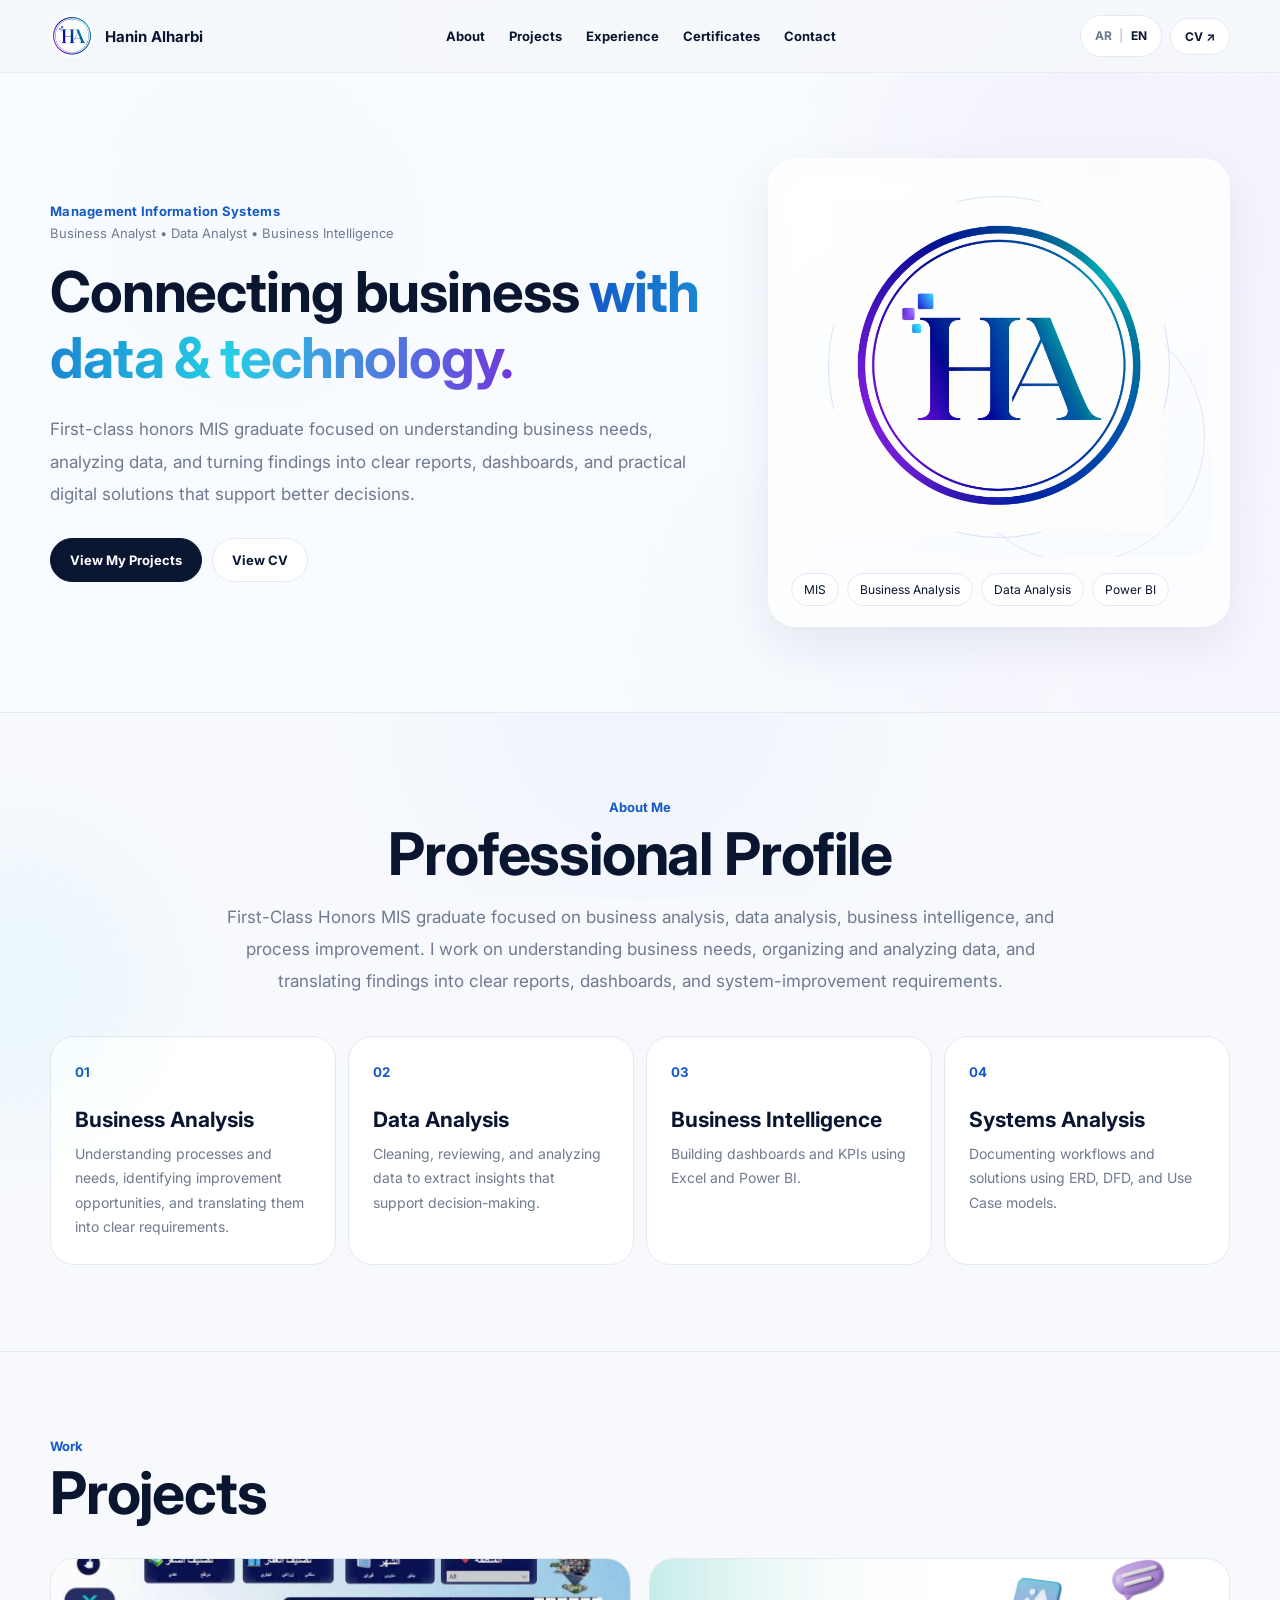
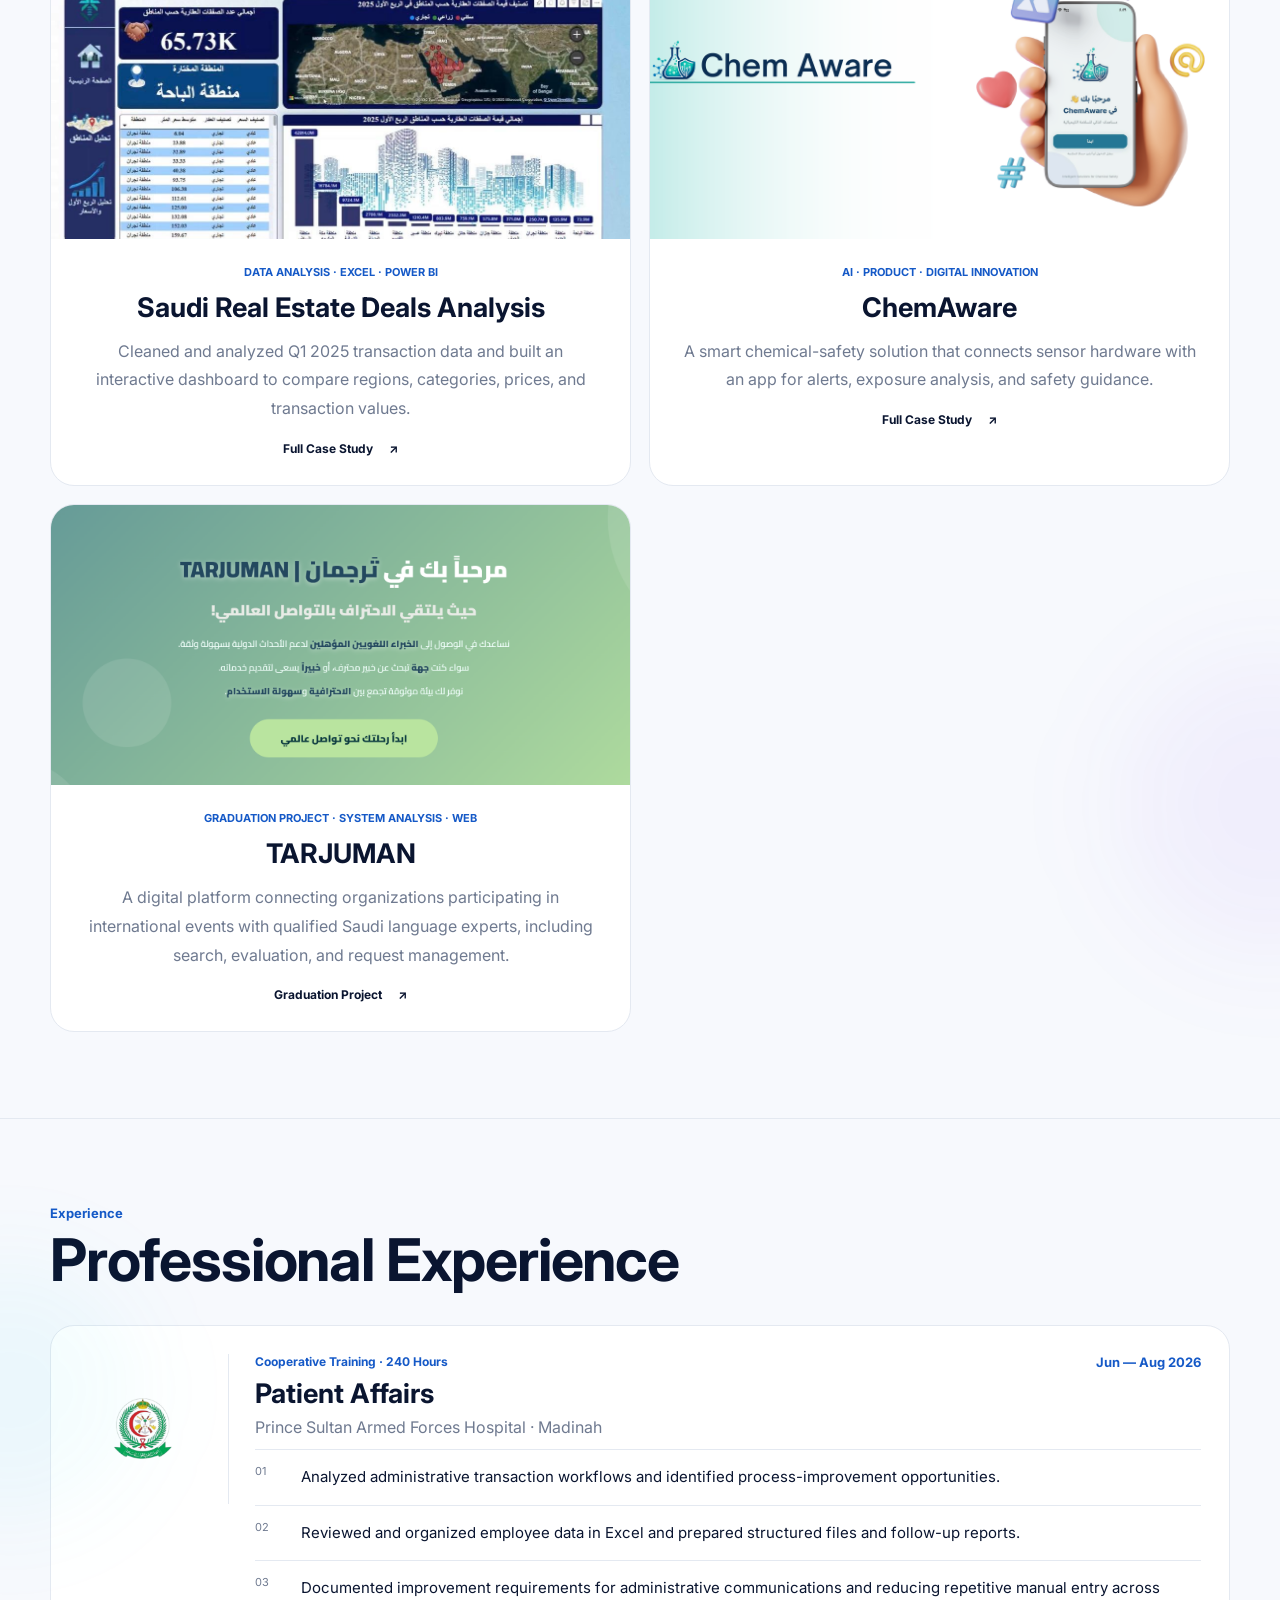
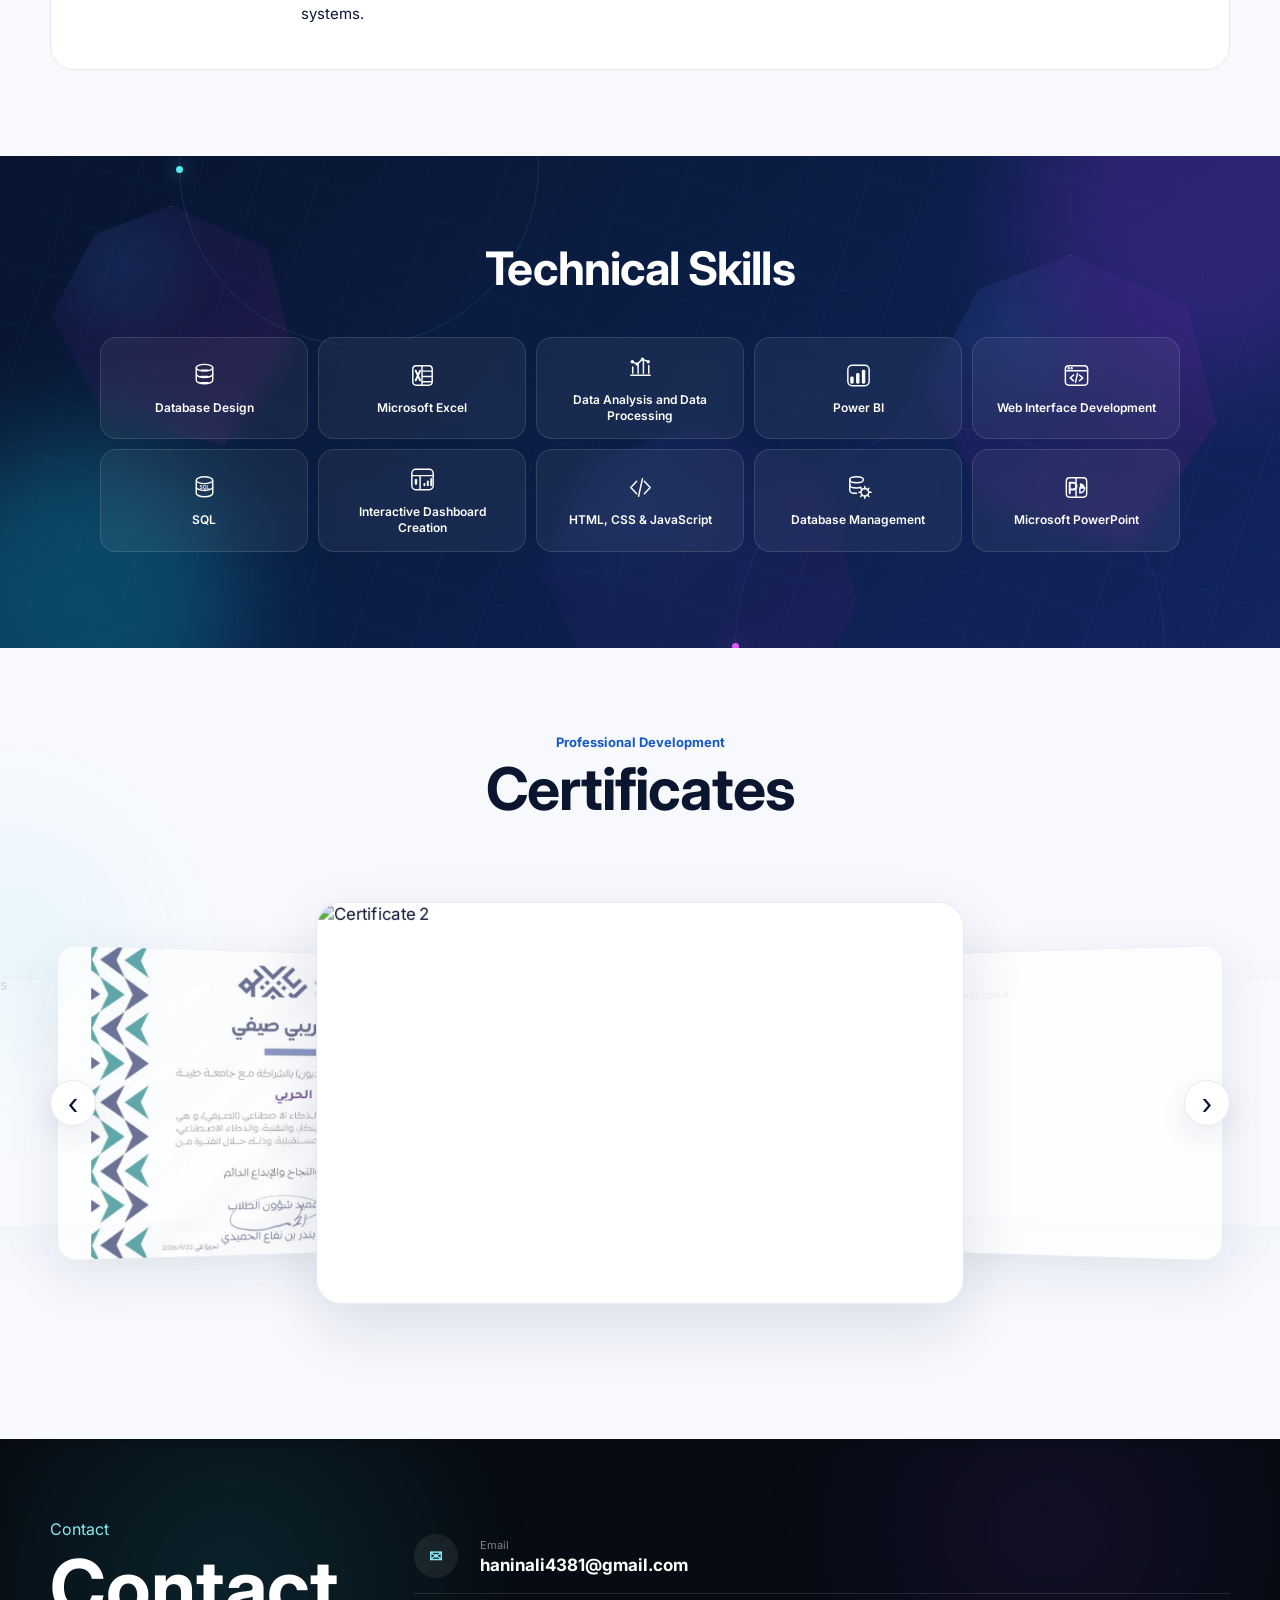
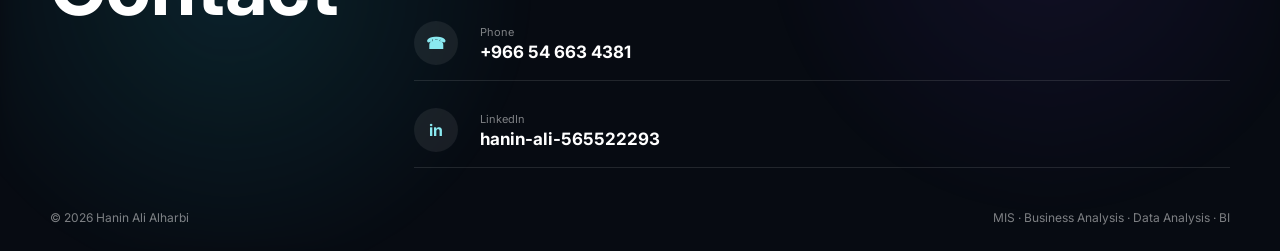
==== index-en.html @ 615075e5 "Add portfolio website" ====
<!doctype html>
<html lang="en" dir="ltr">
<head>
<meta charset="utf-8">
<meta name="viewport" content="width=device-width,initial-scale=1">
<title>Hanin Ali Alharbi | Portfolio</title>
<meta name="description" content="Hanin Ali Alharbi — MIS graduate focused on business analysis, data analysis, business intelligence, and digital solutions.">
<link rel="icon" href="assets/images/ha-logo.png" type="image/png">
<link rel="preconnect" href="https://fonts.googleapis.com">
<link rel="preconnect" href="https://fonts.gstatic.com" crossorigin>
<link rel="stylesheet" href="https://fonts.googleapis.com/css2?family=Tajawal:wght@400;500;600;700;800&family=Inter:wght@400;500;600;700&display=swap">
<meta name="theme-color" content="#0a1530">
<link rel="stylesheet" href="styles.css">
</head>
<body>
<header class="site-header">
  <div class="container nav">
    <a class="brand" href="#home"><img src="assets/images/ha-logo.png" alt="HA logo"><strong>Hanin Alharbi</strong></a>
    <nav class="nav-links">
      <a href="#about">About</a>
      <a href="#projects">Projects</a>
      <a href="#experience">Experience</a>
      <a href="#certificates">Certificates</a>
      <a href="#contact">Contact</a>
    </nav>
    <div class="nav-actions"><a class="language-switch" href="index.html" aria-label="Language switch"><span class="">AR</span><span class="sep">|</span><span class="active">EN</span></a><a class="nav-cv" href="assets/Hanin_Ali_Alharbi_CV_EN.pdf" target="_blank" rel="noopener noreferrer">CV ↗</a></div>
  </div>
</header>

<main>
<section class="hero" id="home">
  <div class="tech-mesh" aria-hidden="true"><span></span><span></span><span></span><span></span><span></span></div>
  <div class="container hero-grid">
    <div data-reveal>
      <div class="eyebrow">Management Information Systems</div>
      <div class="role-line">Business Analyst • Data Analyst • Business Intelligence</div>
      <h1 class="hero-title-inline">Connecting business <span class="accent">with data &amp; technology.</span></h1>
      <p>First-class honors MIS graduate focused on understanding business needs, analyzing data, and turning findings into clear reports, dashboards, and practical digital solutions that support better decisions.</p>
      <div class="hero-actions">
        <a class="btn primary" href="#projects">View My Projects</a>
        <a class="btn" href="assets/Hanin_Ali_Alharbi_CV_EN.pdf" target="_blank" rel="noopener noreferrer">View CV</a>
      </div>
    </div>
    <div class="hero-card" data-reveal>
      <div class="logo-stage"><img src="assets/images/ha-logo.png" alt="HA logo"></div>
      <div class="hero-tags">
        <span class="chip">MIS</span><span class="chip">Business Analysis</span><span class="chip">Data Analysis</span><span class="chip">Power BI</span>
      </div>
    </div>
  </div>
</section>

<section class="section" id="about"><div class="container"><div class="simple-section-title centered-copy" data-reveal><div class="kicker">About Me</div><h2>Professional Profile</h2><p>First-Class Honors MIS graduate focused on business analysis, data analysis, business intelligence, and process improvement. I work on understanding business needs, organizing and analyzing data, and translating findings into clear reports, dashboards, and system-improvement requirements.</p></div><div class="expertise-grid"><div class="expertise-card" data-reveal><small>01</small><h3>Business Analysis</h3><p>Understanding processes and needs, identifying improvement opportunities, and translating them into clear requirements.</p></div><div class="expertise-card" data-reveal><small>02</small><h3>Data Analysis</h3><p>Cleaning, reviewing, and analyzing data to extract insights that support decision-making.</p></div><div class="expertise-card" data-reveal><small>03</small><h3>Business Intelligence</h3><p>Building dashboards and KPIs using Excel and Power BI.</p></div><div class="expertise-card" data-reveal><small>04</small><h3>Systems Analysis</h3><p>Documenting workflows and solutions using ERD, DFD, and Use Case models.</p></div></div></div></section>

<section class="section alt" id="projects">
  <div class="container">
    <div class="simple-section-title" data-reveal><div class="kicker">Work</div><h2>Projects</h2></div><div class="projects-grid">
      <a class="project-card" href="project-real-estate-en.html" data-reveal>
        <div class="project-thumb project-video-thumb"><video autoplay muted loop playsinline preload="auto" poster="assets/images/real-estate-dashboard.png" aria-label="Saudi real estate dashboard project video"><source src="assets/videos/real-estate-dashboard.mp4" type="video/mp4"></video></div><div class="project-body"><div class="project-type">DATA ANALYSIS · EXCEL · POWER BI</div><h3>Saudi Real Estate Deals Analysis</h3><p>Cleaned and analyzed Q1 2025 transaction data and built an interactive dashboard to compare regions, categories, prices, and transaction values.</p><div class="project-meta"><span>Full Case Study</span><span>↗</span></div></div>
      </a>
      <a class="project-card" href="project-chemaware-en.html" data-reveal>
        <div class="project-thumb"><img loading="lazy" decoding="async" src="assets/images/chemaware/cover.png" alt="ChemAware project"></div>
        <div class="project-body"><div class="project-type">AI · PRODUCT · DIGITAL INNOVATION</div><h3>ChemAware</h3><p>A smart chemical-safety solution that connects sensor hardware with an app for alerts, exposure analysis, and safety guidance.</p><div class="project-meta"><span>Full Case Study</span><span>↗</span></div></div>
      </a>
      <a class="project-card" href="project-tarjuman-en.html" data-reveal>
        <div class="project-thumb tarjuman-real"><img loading="lazy" decoding="async" src="assets/images/tarjuman-home.png" alt="TARJUMAN project interface"></div>
        <div class="project-body"><div class="project-type">GRADUATION PROJECT · SYSTEM ANALYSIS · WEB</div><h3>TARJUMAN</h3><p>A digital platform connecting organizations participating in international events with qualified Saudi language experts, including search, evaluation, and request management.</p><div class="project-meta"><span>Graduation Project</span><span>↗</span></div></div>
      </a>
    </div>
  </div>
</section>

<section class="section" id="experience"><div class="container"><div class="simple-section-title" data-reveal><div class="kicker">Experience</div><h2>Professional Experience</h2></div><div class="experience-card experience-pro" data-reveal><div class="experience-brand"><img src="assets/images/hospital-logo.png" alt="Prince Sultan Armed Forces Hospital logo"></div><div class="experience-main"><div class="exp-top"><div><div class="exp-label">Cooperative Training · 240 Hours</div><h3>Patient Affairs</h3><p>Prince Sultan Armed Forces Hospital · Madinah</p></div><div class="exp-date">Jun — Aug 2026</div></div><div class="exp-list"><div class="exp-row"><span>01</span><p>Analyzed administrative transaction workflows and identified process-improvement opportunities.</p></div><div class="exp-row"><span>02</span><p>Reviewed and organized employee data in Excel and prepared structured files and follow-up reports.</p></div><div class="exp-row"><span>03</span><p>Documented improvement requirements for administrative communications and reducing repetitive manual entry across systems.</p></div></div></div></div></div></section>




<section class="skills-section" id="skills">
  <div class="skills-motion-bg" aria-hidden="true">
    <span class="mesh mesh-1"></span>
    <span class="mesh mesh-2"></span>
    <span class="mesh mesh-3"></span>
    <span class="glow glow-1"></span>
    <span class="glow glow-2"></span>
    <span class="orbit orbit-1"></span>
    <span class="orbit orbit-2"></span>
  </div>

  <div class="container skills-content">
    <div class="simple-section-title centered-title" data-reveal>
      <div class="kicker">Technical Skills</div>
      <h2>Technical Skills</h2>
    </div>

    <div class="technical-skills-grid">
      <div class="technical-skill-card" data-reveal><img loading="lazy" decoding="async" src="assets/icons/database-design-white.svg" alt=""><span>Database Design</span></div>
      <div class="technical-skill-card" data-reveal><img loading="lazy" decoding="async" src="assets/icons/excel-white.svg" alt=""><span>Microsoft Excel</span></div>

      <div class="technical-skill-card" data-reveal><img loading="lazy" decoding="async" src="assets/icons/data-analysis-white.svg" alt=""><span>Data Analysis and Data Processing</span></div>
      <div class="technical-skill-card" data-reveal><img loading="lazy" decoding="async" src="assets/icons/powerbi-white.svg" alt=""><span>Power BI</span></div>

      <div class="technical-skill-card" data-reveal><img loading="lazy" decoding="async" src="assets/icons/web-white.svg" alt=""><span>Web Interface Development</span></div>
      <div class="technical-skill-card" data-reveal><img loading="lazy" decoding="async" src="assets/icons/sql-white.svg" alt=""><span>SQL</span></div>

      <div class="technical-skill-card" data-reveal><img loading="lazy" decoding="async" src="assets/icons/dashboard-white.svg" alt=""><span>Interactive Dashboard Creation</span></div>
      <div class="technical-skill-card" data-reveal><img loading="lazy" decoding="async" src="assets/icons/code-white.svg" alt=""><span>HTML, CSS &amp; JavaScript</span></div>

      <div class="technical-skill-card" data-reveal><img loading="lazy" decoding="async" src="assets/icons/database-management-white.svg" alt=""><span>Database Management</span></div>
      <div class="technical-skill-card" data-reveal><img loading="lazy" decoding="async" src="assets/icons/powerpoint-white.svg" alt=""><span>Microsoft PowerPoint</span></div>
    </div>
  </div>
</section>

<section class="section certificates-section" id="certificates"><div class="container"><div class="simple-section-title centered-title" data-reveal><div class="kicker">Professional Development</div><h2>Certificates</h2></div></div><div class="cert-showcase" data-reveal><button class="cert-arrow cert-prev" type="button">‹</button><div class="cert-stage"><a class="cert-photo" data-cert-index="1" href="https://drive.google.com/file/d/1iGCDg4dbDHxq_JdBplsUwFVv3yS9OMZp/view?usp=drive_link" target="_blank" rel="noopener noreferrer"><img loading="lazy" decoding="async" src="https://drive.google.com/thumbnail?id=1iGCDg4dbDHxq_JdBplsUwFVv3yS9OMZp&sz=w1600" alt="Certificate 2"></a><a class="cert-photo" data-cert-index="2" href="https://drive.google.com/file/d/1l15eH22tBeqCQEgxns7SZIVndGJ7wFHo/view?usp=drive_link" target="_blank" rel="noopener noreferrer"><img loading="lazy" decoding="async" src="https://drive.google.com/thumbnail?id=1l15eH22tBeqCQEgxns7SZIVndGJ7wFHo&sz=w1600" alt="Certificate 3"></a><a class="cert-photo" data-cert-index="3" href="https://drive.google.com/file/d/1-iCjgR8Jj-LNtooSJD-9z0PRUojg_MfZ/view?usp=sharing" target="_blank" rel="noopener noreferrer"><img loading="lazy" decoding="async" src="https://drive.google.com/thumbnail?id=1-iCjgR8Jj-LNtooSJD-9z0PRUojg_MfZ&sz=w1600" alt="Certificate 4"></a><a class="cert-photo" data-cert-index="4" href="https://drive.google.com/file/d/1aDF5cxLTmCAF1MzhlJ2v1n4MQZKQN6lP/view?usp=sharing" target="_blank" rel="noopener noreferrer"><img loading="lazy" decoding="async" src="https://drive.google.com/thumbnail?id=1aDF5cxLTmCAF1MzhlJ2v1n4MQZKQN6lP&sz=w1600" alt="Certificate 5"></a><a class="cert-photo" data-cert-index="6" href="assets/images/certificates/summer-ai-program-taibah.png" target="_blank" rel="noopener noreferrer"><img loading="lazy" decoding="async" src="assets/images/certificates/summer-ai-program-taibah.png" alt="Summer Training Program Certificate"></a></div><button class="cert-arrow cert-next" type="button">›</button></div></section>

<section class="contact-section" id="contact">
  <div class="container">
    <div class="contact-simple" data-reveal>
      <div class="contact-title-wrap"><div class="kicker contact-kicker">Contact</div><h2>Contact</h2></div>
      <div class="contact-list">
        <a href="mailto:haninali4381@gmail.com"><span class="contact-icon">✉</span><div><small>Email</small><strong>haninali4381@gmail.com</strong></div></a>
        <a href="tel:+966546634381"><span class="contact-icon">☎</span><div><small>Phone</small><strong>+966 54 663 4381</strong></div></a>
        <a target="_blank" rel="noopener noreferrer" href="https://www.linkedin.com/in/hanin-ali-565522293"><span class="contact-icon">in</span><div><small>LinkedIn</small><strong>hanin-ali-565522293</strong></div></a>
      </div>
    </div>
    <div class="footer"><span>© 2026 Hanin Ali Alharbi</span><span>MIS · Business Analysis · Data Analysis · BI</span></div>
  </div>
</section>
</main>
<script src="script.js"></script>
</body>
</html>
---- styles.css ----
/* ==========================================================================
   Hanin Ali Alharbi — Portfolio Stylesheet
   Organized sections:
   1. Reset & tokens           5. About / Expertise       9.  Certificates
   2. Layout & Header          6. Projects                10. Contact / Footer
   3. Hero                     7. Experience              11. Project detail pages
   4. Sections (generic)       8. Skills                  12. Responsive
   ========================================================================== */

/* 1. Reset & tokens ---------------------------------------------------------
   Fonts are loaded via <link> in <head> (Tajawal for Arabic, Inter for
   English) instead of @import, so the browser fetches them in parallel with
   the page instead of waiting for this stylesheet to load first. */
*{box-sizing:border-box}
html{scroll-behavior:smooth}
body{margin:0;-webkit-font-smoothing:antialiased;text-rendering:optimizeLegibility}
a{text-decoration:none;color:inherit}
img{display:block;max-width:100%}
ul,ol{margin:0}
button{font:inherit}

:root{
  --ink:#0a1530;
  --navy:#111d48;
  --blue:#1559c7;
  --cyan:#26cfe4;
  --violet:#7136dc;
  --paper:#f6f8fc;
  --white:#ffffff;
  --muted:#6f7a90;
  --line:#e4e9f1;
  --shadow:0 18px 50px rgba(12,31,67,.08);
  --font-ar:"Tajawal",Tahoma,Arial,sans-serif;
  --font-en:"Inter","Segoe UI",Arial,sans-serif;
}
html[lang="ar"] body{font-family:var(--font-ar)}
html[lang="en"] body{font-family:var(--font-en)}
html[dir="ltr"] body{direction:ltr;text-align:left}
html[dir="rtl"] body{direction:rtl;text-align:right}

body{
  background:
    radial-gradient(circle at 12% 18%,rgba(38,207,228,.08),transparent 24%),
    radial-gradient(circle at 88% 34%,rgba(113,54,220,.07),transparent 22%),
    var(--paper);
  color:var(--ink);
}

.container{width:min(1180px,calc(100% - 42px));margin:auto}

[data-reveal]{opacity:0;transform:translateY(18px);transition:.65s cubic-bezier(.22,1,.36,1)}
[data-reveal].visible{opacity:1;transform:none}
@media(prefers-reduced-motion:reduce){
  [data-reveal]{opacity:1;transform:none;transition:none}
}

/* 2. Header / navigation ----------------------------------------------------*/
.site-header{
  position:sticky;top:0;z-index:40;padding:14px 0;
  background:rgba(246,248,252,.86);backdrop-filter:blur(18px);
  border-bottom:1px solid rgba(228,233,241,.8);
}
.nav{display:flex;align-items:center;justify-content:space-between;gap:18px}
.brand{display:flex;align-items:center;gap:11px}
.brand img{width:44px;height:44px;border-radius:50%;object-fit:cover}
.brand strong{font-size:15px}
.nav-links{display:flex;align-items:center;gap:24px;font-size:13px;font-weight:700}
.nav-links a:hover{color:var(--blue)}
.nav-actions{display:flex;align-items:center;gap:8px}

.nav-cv{font-size:12px;font-weight:700;padding:10px 14px;border:1px solid var(--line);border-radius:999px;background:#fff;transition:.25s ease}
.nav-cv:hover{transform:translateY(-1px);box-shadow:0 8px 20px rgba(13,35,75,.08)}

.language-switch{
  display:inline-flex;align-items:center;gap:7px;height:42px;padding:0 14px;
  border-radius:999px;border:1px solid var(--line);background:#fff;color:var(--muted);
  font:700 12px/1 Inter,"Segoe UI",Arial,sans-serif;letter-spacing:.02em;transition:.25s ease;
}
.language-switch .active{color:var(--ink)}
.language-switch .sep{opacity:.35}
.language-switch:hover{box-shadow:0 8px 20px rgba(13,35,75,.08);transform:translateY(-1px)}

.back-link{display:inline-flex;align-items:center;gap:8px;font-size:13px;font-weight:700;color:var(--blue);margin-bottom:28px}

/* 3. Hero --------------------------------------------------------------------*/
.hero{
  min-height:640px;position:relative;overflow:hidden;
  display:grid;align-items:center;border-bottom:1px solid var(--line);
  background:linear-gradient(135deg,#f8fbff 0%,#f4f7fb 48%,#f7f3ff 100%);
}
.hero:before{
  content:"";position:absolute;inset:0;z-index:1;
  background:linear-gradient(90deg,rgba(248,251,255,.98),rgba(248,251,255,.88) 62%,rgba(247,243,255,.72));
}
html[dir="rtl"] .hero:before{
  background:linear-gradient(270deg,rgba(248,251,255,.98),rgba(248,251,255,.88) 62%,rgba(247,243,255,.72));
}
.hero:after{
  content:"";position:absolute;inset:-20%;z-index:0;pointer-events:none;
  background:
    radial-gradient(circle at 28% 35%,rgba(38,207,228,.18),transparent 16%),
    radial-gradient(circle at 70% 28%,rgba(113,54,220,.13),transparent 15%),
    radial-gradient(circle at 62% 72%,rgba(21,89,199,.10),transparent 18%);
  filter:blur(34px);animation:techGlow 12s ease-in-out infinite alternate;
}
@keyframes techGlow{
  0%{transform:translate3d(-1%,0,0) scale(1)}
  50%{transform:translate3d(2%,-1%,0) scale(1.04)}
  100%{transform:translate3d(0,1%,0) scale(1.02)}
}

.tech-mesh{position:absolute;inset:0;overflow:hidden;pointer-events:none;z-index:0}
.tech-mesh:before{
  content:"";position:absolute;inset:0;opacity:.34;
  background-image:
    linear-gradient(rgba(30,91,188,.09) 1px,transparent 1px),
    linear-gradient(90deg,rgba(30,91,188,.09) 1px,transparent 1px);
  background-size:72px 72px;
  mask-image:linear-gradient(90deg,transparent 2%,#000 36%,#000 100%);
}
.tech-mesh span{position:absolute;width:9px;height:9px;border-radius:50%;background:var(--cyan);box-shadow:0 0 26px rgba(38,207,228,.45)}
.tech-mesh span:nth-child(1){right:13%;top:18%}
.tech-mesh span:nth-child(2){right:29%;top:42%;background:var(--violet)}
.tech-mesh span:nth-child(3){right:7%;top:66%;background:var(--blue)}
.tech-mesh span:nth-child(4){right:38%;top:18%}
.tech-mesh span:nth-child(5){right:20%;top:78%;background:var(--violet)}

.hero-grid{position:relative;z-index:3;display:grid;grid-template-columns:minmax(0,1.18fr) minmax(320px,.82fr);gap:54px;align-items:center}
.eyebrow{font-size:13px;font-weight:700;color:var(--blue);letter-spacing:.02em}
.role-line{margin-top:6px;color:var(--muted);font-size:13px}

.hero h1.hero-title-inline{
  font-size:clamp(42px,4.4vw,64px);line-height:1.18;letter-spacing:-.02em;
  margin:18px 0 22px;max-width:960px;font-weight:700;
}
.hero h1.hero-title-inline .accent{
  display:inline;background:linear-gradient(90deg,var(--blue),var(--cyan),var(--violet));
  -webkit-background-clip:text;background-clip:text;color:transparent;
}
.hero p{font-size:17px;line-height:1.9;color:var(--muted);max-width:700px;margin:0}
.hero-actions{display:flex;gap:10px;flex-wrap:wrap;margin-top:28px}

.btn{
  display:inline-flex;align-items:center;justify-content:center;gap:8px;
  padding:13px 19px;border-radius:999px;border:1px solid var(--line);
  background:#fff;font-size:13px;font-weight:700;transition:.25s ease;
}
.btn:hover{transform:translateY(-2px);box-shadow:0 10px 24px rgba(13,35,75,.10)}
.btn.primary{background:var(--ink);color:#fff;border-color:var(--ink)}

.hero-card{
  background:rgba(255,255,255,.76);border:1px solid rgba(255,255,255,.9);
  backdrop-filter:blur(18px);border-radius:28px;padding:18px;box-shadow:var(--shadow);
}
.logo-stage{
  min-height:380px;border-radius:24px;background:linear-gradient(145deg,#fff,#f8fbff);
  display:grid;place-items:center;position:relative;overflow:hidden;
}
.logo-stage:before{content:"";position:absolute;width:340px;height:340px;border:1px solid rgba(21,89,199,.16);border-radius:50%}
.logo-stage:after{content:"";position:absolute;width:250px;height:250px;border:1px solid rgba(113,54,220,.13);border-radius:50%;transform:translate(80px,70px)}
.logo-stage img{width:min(78%,360px);position:relative;z-index:2}
.hero-tags{display:flex;gap:8px;flex-wrap:wrap;margin-top:16px;padding:0 4px 2px}
.chip{font-size:12px;padding:8px 12px;border-radius:999px;background:#fff;border:1px solid var(--line)}

/* 4. Sections (generic) -------------------------------------------------------*/
.section{padding:86px 0;position:relative}
.section.alt{background:#fff;border-top:1px solid var(--line);border-bottom:1px solid var(--line)}
.section:not(.alt):before{
  content:"";position:absolute;width:260px;height:260px;border-radius:50%;
  background:rgba(38,207,228,.055);filter:blur(48px);left:-120px;top:22%;pointer-events:none;
}
.section.alt:after{
  content:"";position:absolute;width:300px;height:300px;border-radius:50%;
  background:rgba(113,54,220,.05);filter:blur(55px);right:-140px;bottom:12%;pointer-events:none;
}

.simple-section-title{margin-bottom:34px}
.simple-section-title .kicker{color:var(--blue);font-size:13px;font-weight:700;margin-bottom:8px}
.simple-section-title h2{font-size:clamp(38px,4.6vw,64px);line-height:1.05;margin:0;letter-spacing:-.02em}
.centered-title,.centered-copy{text-align:center}
.centered-copy{max-width:900px;margin:0 auto 38px}
.centered-copy p{max-width:830px;margin:16px auto 0;color:var(--muted);font-size:17px;line-height:1.9}

/* 5. About / Expertise ----------------------------------------------------------*/
.expertise-grid{display:grid;grid-template-columns:repeat(4,1fr);gap:12px;margin-top:18px}
.expertise-card{background:#fff;border:1px solid var(--line);border-radius:24px;padding:24px;min-height:190px}
html[lang="ar"] .expertise-card{text-align:right}
html[lang="en"] .expertise-card{text-align:left}
.expertise-card small{color:var(--blue);font-weight:700}
.expertise-card h3{font-size:21px;margin:26px 0 10px}
.expertise-card p{color:var(--muted);font-size:14px;line-height:1.75;margin:0}

/* 6. Projects -------------------------------------------------------------------*/
.projects-grid{display:grid;grid-template-columns:repeat(2,1fr);gap:18px}
.project-card{overflow:hidden;transition:.28s ease;background:#fff;border:1px solid var(--line);border-radius:24px;display:block}
.project-card:hover{transform:translateY(-5px);box-shadow:var(--shadow)}
.project-thumb{height:280px;background:#eaf0f8;overflow:hidden}
.project-thumb img{width:100%;height:100%;object-fit:cover}
.project-body{padding:26px 28px 29px;text-align:center}
.project-type{font-size:11px;font-weight:700;color:var(--blue);margin-bottom:11px}
.project-body h3{font-size:27px;margin:0 0 10px;line-height:1.3}
.project-body p{color:var(--muted);line-height:1.8;max-width:590px;margin:12px auto 0}
.project-meta{display:flex;justify-content:center;align-items:center;gap:16px;margin-top:18px;font-size:12px;font-weight:700}

/* 7. Experience -----------------------------------------------------------------*/
.experience-card{background:#fff;border:1px solid var(--line);border-radius:24px;padding:28px}
.experience-pro{display:grid;grid-template-columns:150px 1fr;gap:26px;align-items:start}
.experience-brand{display:grid;place-items:center;min-height:150px;padding-inline-end:24px;border-inline-end:1px solid var(--line)}
.experience-brand img{width:120px;max-height:120px;object-fit:contain}
.experience-main{min-width:0}
.exp-top{display:flex;justify-content:space-between;gap:18px;align-items:start;margin-bottom:12px}
.exp-label{font-size:12px;color:var(--blue);font-weight:700;margin-bottom:7px}
.exp-top h3{font-size:27px;margin:3px 0 6px;line-height:1.3}
.exp-top p{margin:0;color:var(--muted)}
.exp-date{color:var(--blue);font-size:13px;font-weight:700;white-space:nowrap}
.exp-row{display:grid;grid-template-columns:34px 1fr;gap:12px;padding:14px 0;border-top:1px solid var(--line)}
.exp-row span{font-size:11px;color:var(--muted)}
.exp-row p{margin:0;line-height:1.75;font-size:15px}

/* 8. Skills ---------------------------------------------------------------------*/
.skills-section{
  position:relative;isolation:isolate;padding:88px 0 96px;overflow:hidden;
  background:linear-gradient(140deg,#08142e 0%,#0a1e45 48%,#13245f 100%);
  color:#fff;
}
.skills-content{position:relative;z-index:3}
.skills-section .simple-section-title{max-width:800px;margin:0 auto 44px;text-align:center}
.skills-section .simple-section-title h2{color:#fff;font-size:clamp(32px,3.6vw,48px)}
.skills-section .kicker{display:none}

.technical-skills-grid{
  display:grid;grid-template-columns:repeat(5,minmax(0,1fr));
  gap:10px;max-width:1080px;margin:0 auto;
}
.technical-skill-card{
  min-height:94px;padding:14px 10px;gap:9px;border-radius:16px;
  display:flex;flex-direction:column;align-items:center;justify-content:center;text-align:center;
  border:1px solid rgba(255,255,255,.12);background:rgba(255,255,255,.055);
  backdrop-filter:blur(10px);color:#fff;
  transition:transform .25s ease,background .25s ease,border-color .25s ease;
}
.technical-skill-card:hover{transform:translateY(-3px);background:rgba(255,255,255,.09);border-color:rgba(255,255,255,.22)}
.technical-skill-card img{width:31px;height:31px;flex:0 0 31px;object-fit:contain}
.technical-skill-card span{color:#fff;font-size:12px;font-weight:600;line-height:1.35;max-width:170px}

.skills-motion-bg{position:absolute;inset:0;z-index:0;pointer-events:none;overflow:hidden}
.skills-motion-bg:before,.skills-motion-bg:after{
  content:"";position:absolute;inset:-20%;opacity:.32;
  background-image:
    linear-gradient(rgba(86,151,255,.12) 1px,transparent 1px),
    linear-gradient(90deg,rgba(86,151,255,.12) 1px,transparent 1px);
  background-size:58px 58px;transform:rotate(18deg);
  animation:skillsGridDrift 24s linear infinite;
}
.skills-motion-bg:after{opacity:.15;background-size:92px 92px;transform:rotate(-12deg);animation-duration:34s;animation-direction:reverse}

.mesh{
  position:absolute;width:240px;height:240px;
  clip-path:polygon(50% 0%, 90% 18%, 100% 58%, 72% 100%, 22% 87%, 0 46%, 18% 12%);
  border:1px solid rgba(133,106,255,.35);
  background:
    linear-gradient(135deg,rgba(72,65,255,.10),rgba(255,45,189,.17)),
    radial-gradient(circle at 30% 25%,rgba(46,218,255,.16),transparent 38%);
  filter:drop-shadow(0 0 32px rgba(113,48,229,.15));
  opacity:.55;
}
.mesh:before,.mesh:after{
  content:"";position:absolute;inset:15%;
  clip-path:polygon(50% 0%, 90% 18%, 100% 58%, 72% 100%, 22% 87%, 0 46%, 18% 12%);
  border:1px solid rgba(59,215,239,.26);
}
.mesh:after{inset:30%;border-color:rgba(255,66,190,.23)}
.mesh-1{left:4%;top:10%;animation:meshFloat1 11s ease-in-out infinite}
.mesh-2{right:5%;top:20%;width:290px;height:290px;animation:meshFloat2 14s ease-in-out infinite}
.mesh-3{left:42%;bottom:-95px;width:320px;height:320px;opacity:.32;animation:meshFloat3 17s ease-in-out infinite}

.glow{position:absolute;border-radius:50%;filter:blur(52px);opacity:.24}
.glow-1{width:320px;height:320px;left:-80px;bottom:-110px;background:#14d9ed;animation:glowMove1 13s ease-in-out infinite}
.glow-2{width:360px;height:360px;right:-100px;top:-130px;background:#8b32ec;animation:glowMove2 15s ease-in-out infinite}

.orbit{position:absolute;width:360px;height:360px;border-radius:50%;border:1px solid rgba(112,202,255,.12)}
.orbit:before{content:"";position:absolute;width:7px;height:7px;border-radius:50%;background:#58e8f2;box-shadow:0 0 18px rgba(88,232,242,.7);top:50%;left:-4px}
.orbit-1{left:14%;top:-170px;animation:orbitSpin 22s linear infinite}
.orbit-2{right:9%;bottom:-210px;width:430px;height:430px;border-color:rgba(173,94,255,.12);animation:orbitSpin 28s linear infinite reverse}
.orbit-2:before{background:#d95cf5;box-shadow:0 0 18px rgba(217,92,245,.7)}

@keyframes skillsGridDrift{from{transform:translate3d(-4%,-3%,0) rotate(18deg)}to{transform:translate3d(6%,7%,0) rotate(18deg)}}
@keyframes meshFloat1{0%,100%{transform:translate3d(0,0,0) rotate(0deg) scale(1)}50%{transform:translate3d(35px,28px,0) rotate(11deg) scale(1.06)}}
@keyframes meshFloat2{0%,100%{transform:translate3d(0,0,0) rotate(0deg)}50%{transform:translate3d(-30px,40px,0) rotate(-9deg)}}
@keyframes meshFloat3{0%,100%{transform:translate3d(0,0,0) rotate(0deg)}50%{transform:translate3d(0,-45px,0) rotate(13deg)}}
@keyframes glowMove1{0%,100%{transform:translate(0,0) scale(1)}50%{transform:translate(65px,-28px) scale(1.13)}}
@keyframes glowMove2{0%,100%{transform:translate(0,0) scale(1)}50%{transform:translate(-55px,45px) scale(1.1)}}
@keyframes orbitSpin{to{transform:rotate(360deg)}}

@media(prefers-reduced-motion:reduce){
  .skills-motion-bg *,.skills-motion-bg:before,.skills-motion-bg:after,.hero:after{animation:none!important}
}

/* 9. Certificates ----------------------------------------------------------------*/
.certificates-section{overflow:hidden;background:linear-gradient(180deg,#fff 0%,#f5f8fd 100%)}
.cert-showcase{width:min(1180px,calc(100% - 42px));height:500px;margin:8px auto 0;position:relative;display:flex;align-items:center;justify-content:center}
.cert-stage{position:relative;width:min(980px,82vw);height:430px;perspective:1400px}
.cert-photo{
  position:absolute;left:50%;top:50%;width:min(620px,62vw);height:385px;
  border-radius:24px;overflow:hidden;background:#fff;border:1px solid var(--line);
  box-shadow:0 22px 60px rgba(10,28,68,.12);transform-origin:center;
  transition:transform .65s cubic-bezier(.22,1,.36,1),opacity .45s ease,filter .45s ease;
  opacity:0;pointer-events:none;
}
.cert-photo img{width:100%;height:100%;object-fit:contain;background:#fff}
.cert-photo.is-active{transform:translate(-50%,-50%) translateZ(60px) scale(1);opacity:1;z-index:5;pointer-events:auto}
.cert-photo.is-prev{transform:translate(-50%,-50%) translateX(-52%) rotateY(17deg) scale(.78);opacity:.68;z-index:3;filter:saturate(.82)}
.cert-photo.is-next{transform:translate(-50%,-50%) translateX(52%) rotateY(-17deg) scale(.78);opacity:.68;z-index:3;filter:saturate(.82)}
.cert-photo.is-far-prev{transform:translate(-50%,-50%) translateX(-80%) rotateY(24deg) scale(.62);opacity:.18;z-index:1}
.cert-photo.is-far-next{transform:translate(-50%,-50%) translateX(80%) rotateY(-24deg) scale(.62);opacity:.18;z-index:1}
.cert-arrow{
  position:absolute;top:50%;transform:translateY(-50%);z-index:8;
  width:46px;height:46px;border-radius:50%;border:1px solid var(--line);background:#fff;color:var(--ink);
  box-shadow:0 10px 30px rgba(13,35,75,.09);cursor:pointer;font-size:30px;line-height:1;
}
.cert-prev{inset-inline-start:0}
.cert-next{inset-inline-end:0}

/* 10. Contact / Footer -------------------------------------------------------------*/
.contact-section{background:#070b12;color:#fff;padding:80px 0 26px;position:relative;overflow:hidden}
.contact-section:before{
  content:"";position:absolute;inset:0;
  background:
    radial-gradient(circle at 18% 35%,rgba(38,207,228,.12),transparent 28%),
    radial-gradient(circle at 82% 22%,rgba(113,54,220,.10),transparent 26%);
  filter:blur(10px);
}
.contact-simple{position:relative;z-index:1;display:grid;grid-template-columns:.55fr 1.45fr;gap:54px;align-items:start}
.contact-kicker{color:#8ae9f0;margin-bottom:8px}
.contact-title-wrap h2{font-size:clamp(50px,6vw,82px);line-height:1.08;margin:0;max-width:560px;color:#fff}
.contact-list{display:grid;gap:12px}
.contact-list a{display:grid;grid-template-columns:52px 1fr;align-items:center;gap:14px;padding:15px 0;border-bottom:1px solid rgba(255,255,255,.11);transition:opacity .2s ease}
.contact-list a:hover{opacity:.8}
.contact-icon{width:44px;height:44px;border-radius:50%;background:rgba(255,255,255,.07);display:grid;place-items:center;font-weight:700;color:#8ae9f0}
.contact-list small{display:block;color:rgba(255,255,255,.48);font-size:11px;margin-bottom:3px}
.contact-list strong{font-size:17px;font-weight:700;direction:ltr;unicode-bidi:isolate}
.footer{padding:24px 0 0;color:rgba(255,255,255,.48);font-size:12px;display:flex;justify-content:space-between;gap:12px;flex-wrap:wrap;position:relative;z-index:1;margin-top:18px}

/* 11. Project detail pages ----------------------------------------------------------*/
.project-hero{padding:72px 0 42px}
.project-hero-grid{display:grid;grid-template-columns:1fr 1fr;gap:28px;align-items:center}
.project-hero h1{font-size:clamp(46px,6vw,78px);line-height:1;margin:12px 0 18px}
.project-hero p{color:var(--muted);line-height:1.9;font-size:17px}
.project-cover{border-radius:28px;overflow:hidden;border:1px solid var(--line);box-shadow:var(--shadow)}
.project-cover img{width:100%;height:auto}
.project-cover-real img{object-fit:cover}

.resource-row{display:flex;gap:10px;flex-wrap:wrap}
.resource{padding:12px 16px;border:1px solid var(--line);border-radius:999px;background:#fff;font-size:13px;font-weight:700;transition:.2s ease}
.resource:hover{box-shadow:0 10px 24px rgba(13,35,75,.08)}
.resource[aria-disabled="true"]{opacity:.55;cursor:not-allowed;pointer-events:none}

.language-pills{display:flex;gap:8px;padding:0 30px;margin-top:14px}
.language-pills span{padding:7px 11px;border-radius:999px;background:#eff4fa;color:#21487f;font-size:11px;font-weight:700}

.project-detail-section{padding-top:54px}
.detail-content-centered{max-width:920px;margin:0 auto;text-align:center}
.detail-content-centered section{padding:0 0 42px;margin-bottom:42px;border-bottom:1px solid var(--line)}
.detail-content-centered section:last-child{border-bottom:0;margin-bottom:0}
.detail-content-centered h2{font-size:34px;margin:0 0 16px}
.detail-content-centered p{max-width:820px;margin:0 auto;color:var(--muted);line-height:1.95;font-size:16px}
.detail-content-centered ul,.detail-content-centered ol{
  display:inline-block;text-align:start;margin:14px auto 0;color:var(--muted);
  line-height:1.95;padding-inline-start:24px;max-width:760px;
}
.detail-content-centered .media-grid{margin-top:22px}
.detail-content-centered .resource-row{justify-content:center;margin-top:18px}

.media-grid{display:grid;grid-template-columns:repeat(2,1fr);gap:12px}
.media-grid img{border-radius:20px;border:1px solid var(--line);background:#fff}

/* 12. Responsive ----------------------------------------------------------------------*/
@media(max-width:980px){
  .hero-grid,.project-hero-grid{grid-template-columns:1fr}
  .expertise-grid{grid-template-columns:repeat(2,1fr)}
  .nav-links{display:none}
  .experience-pro{grid-template-columns:1fr}
  .experience-brand{border-inline-end:0;border-bottom:1px solid var(--line);padding:0 0 18px;min-height:auto}
  .contact-simple{grid-template-columns:1fr}
  .cert-showcase{height:420px}
  .cert-stage{height:350px}
  .cert-photo{height:315px;width:min(580px,72vw)}
}
@media(max-width:900px){
  .technical-skills-grid{grid-template-columns:repeat(3,minmax(0,1fr))}
}
@media(max-width:680px){
  .container{width:min(100% - 28px,1180px)}
  .hero{min-height:auto;padding:82px 0}
  .hero h1.hero-title-inline{font-size:38px}
  .hero-card{display:none}
  .section{padding:68px 0}
  .projects-grid,.expertise-grid,.media-grid{grid-template-columns:1fr}
  .project-body{text-align:start}
  .project-meta{justify-content:flex-start}
  .exp-top{display:block}
  .exp-date{margin-top:10px}
  .technical-skills-grid{grid-template-columns:repeat(2,minmax(0,1fr))}
  .technical-skill-card{min-height:88px}
  .cert-showcase{height:340px}
  .cert-stage{height:280px;width:88vw}
  .cert-photo{height:250px;width:78vw}
  .cert-photo.is-far-prev,.cert-photo.is-far-next{opacity:0}
}


/* ===== Video certificate + cursor-follow ambient glow ===== */
body::before{
  content:"";
  position:fixed;
  left:0;
  top:0;
  width:320px;
  height:320px;
  border-radius:50%;
  pointer-events:none;
  z-index:0;
  background:radial-gradient(circle,rgba(126,73,214,.20) 0%,rgba(126,73,214,.11) 34%,rgba(126,73,214,.045) 54%,transparent 72%);
  filter:blur(18px);
  transform:translate3d(calc(var(--cursor-x, -400px) - 160px),calc(var(--cursor-y, -400px) - 160px),0);
  opacity:var(--cursor-glow-opacity,0);
  transition:opacity .24s ease;
  will-change:transform,opacity;
}
body > *{position:relative;z-index:1}

.cert-video{
  background:#0b1530 !important;
  display:grid !important;
  place-items:center !important;
}
.cert-video iframe{
  width:100%;
  height:100%;
  border:0;
  background:#0b1530;
}
.cert-video .video-badge{
  position:absolute;
  top:16px;
  inset-inline-start:16px;
  z-index:4;
  padding:7px 10px;
  border-radius:999px;
  background:rgba(8,18,42,.78);
  border:1px solid rgba(255,255,255,.18);
  color:#fff;
  font-size:11px;
  font-weight:800;
  letter-spacing:.04em;
  backdrop-filter:blur(10px);
}

@media (pointer:coarse){
  body::before{display:none}
}
@media(prefers-reduced-motion:reduce){
  body::before{display:none}
}


/* ===== V8 unified ambient background + project video preview ===== */

/* Keep the same soft background language across all light sections/pages */
html, body{
  background:
    radial-gradient(circle at 10% 12%, rgba(38,207,228,.075), transparent 28%),
    radial-gradient(circle at 88% 18%, rgba(108,82,214,.065), transparent 26%),
    radial-gradient(circle at 50% 78%, rgba(77,146,228,.045), transparent 34%),
    #f7f9fd !important;
  background-attachment: fixed !important;
}

main > section:not(.skills-section):not(.contact-section),
.project-hero,
.project-detail-section,
.certificates-section{
  background:transparent !important;
}

/* Purple glow follows the cursor over the whole site, above section backgrounds */
body::before{
  z-index:9999 !important;
  width:360px !important;
  height:360px !important;
  background:
    radial-gradient(circle,
      rgba(126,73,214,.16) 0%,
      rgba(126,73,214,.095) 28%,
      rgba(126,73,214,.045) 48%,
      transparent 72%) !important;
  filter:blur(24px) !important;
  mix-blend-mode:normal;
}
body > *{position:relative;z-index:auto !important}
.site-header{z-index:100 !important}

/* Real-estate project: moving preview instead of a static image */
.project-video-thumb{
  position:relative;
  overflow:hidden;
  background:#0b1530;
}
.project-video-thumb video{
  width:100%;
  height:100%;
  display:block;
  object-fit:cover;
  pointer-events:none;
}
.project-video-badge{
  position:absolute;
  inset-inline-start:14px;
  bottom:14px;
  z-index:2;
  padding:7px 10px;
  border-radius:999px;
  background:rgba(7,17,40,.72);
  color:#fff;
  border:1px solid rgba(255,255,255,.18);
  backdrop-filter:blur(9px);
  font-size:10px;
  font-weight:800;
  letter-spacing:.05em;
}

.project-cover-video{
  overflow:hidden;
  background:#0b1530;
}
.project-cover-video video{
  width:100%;
  height:100%;
  min-height:360px;
  display:block;
  object-fit:cover;
  border:0;
}

/* New certificate keeps the same carousel treatment */
.cert-photo img{
  background:#fff;
}

@media(max-width:700px){
  .project-cover-video video{min-height:250px}
  body::before{width:280px !important;height:280px !important}
}


/* ===== V10 real full project video ===== */
.project-video-thumb{
  position:relative;
  overflow:hidden;
  background:#0b1530;
}
.project-video-thumb video{
  width:100%;
  height:100%;
  display:block;
  object-fit:cover;
  pointer-events:none;
}

.project-cover-local-video,
.project-result-video{
  overflow:hidden;
  border-radius:22px;
  background:#0b1530;
  border:1px solid #e4e9f1;
  box-shadow:0 14px 36px rgba(11,29,66,.08);
}
.project-cover-local-video video,
.project-result-video video{
  width:100%;
  height:auto;
  display:block;
  background:#0b1530;
}

.project-result-video{
  margin-top:22px;
}

@media(max-width:700px){
  .project-cover-local-video,
  .project-result-video{
    border-radius:16px;
  }
}
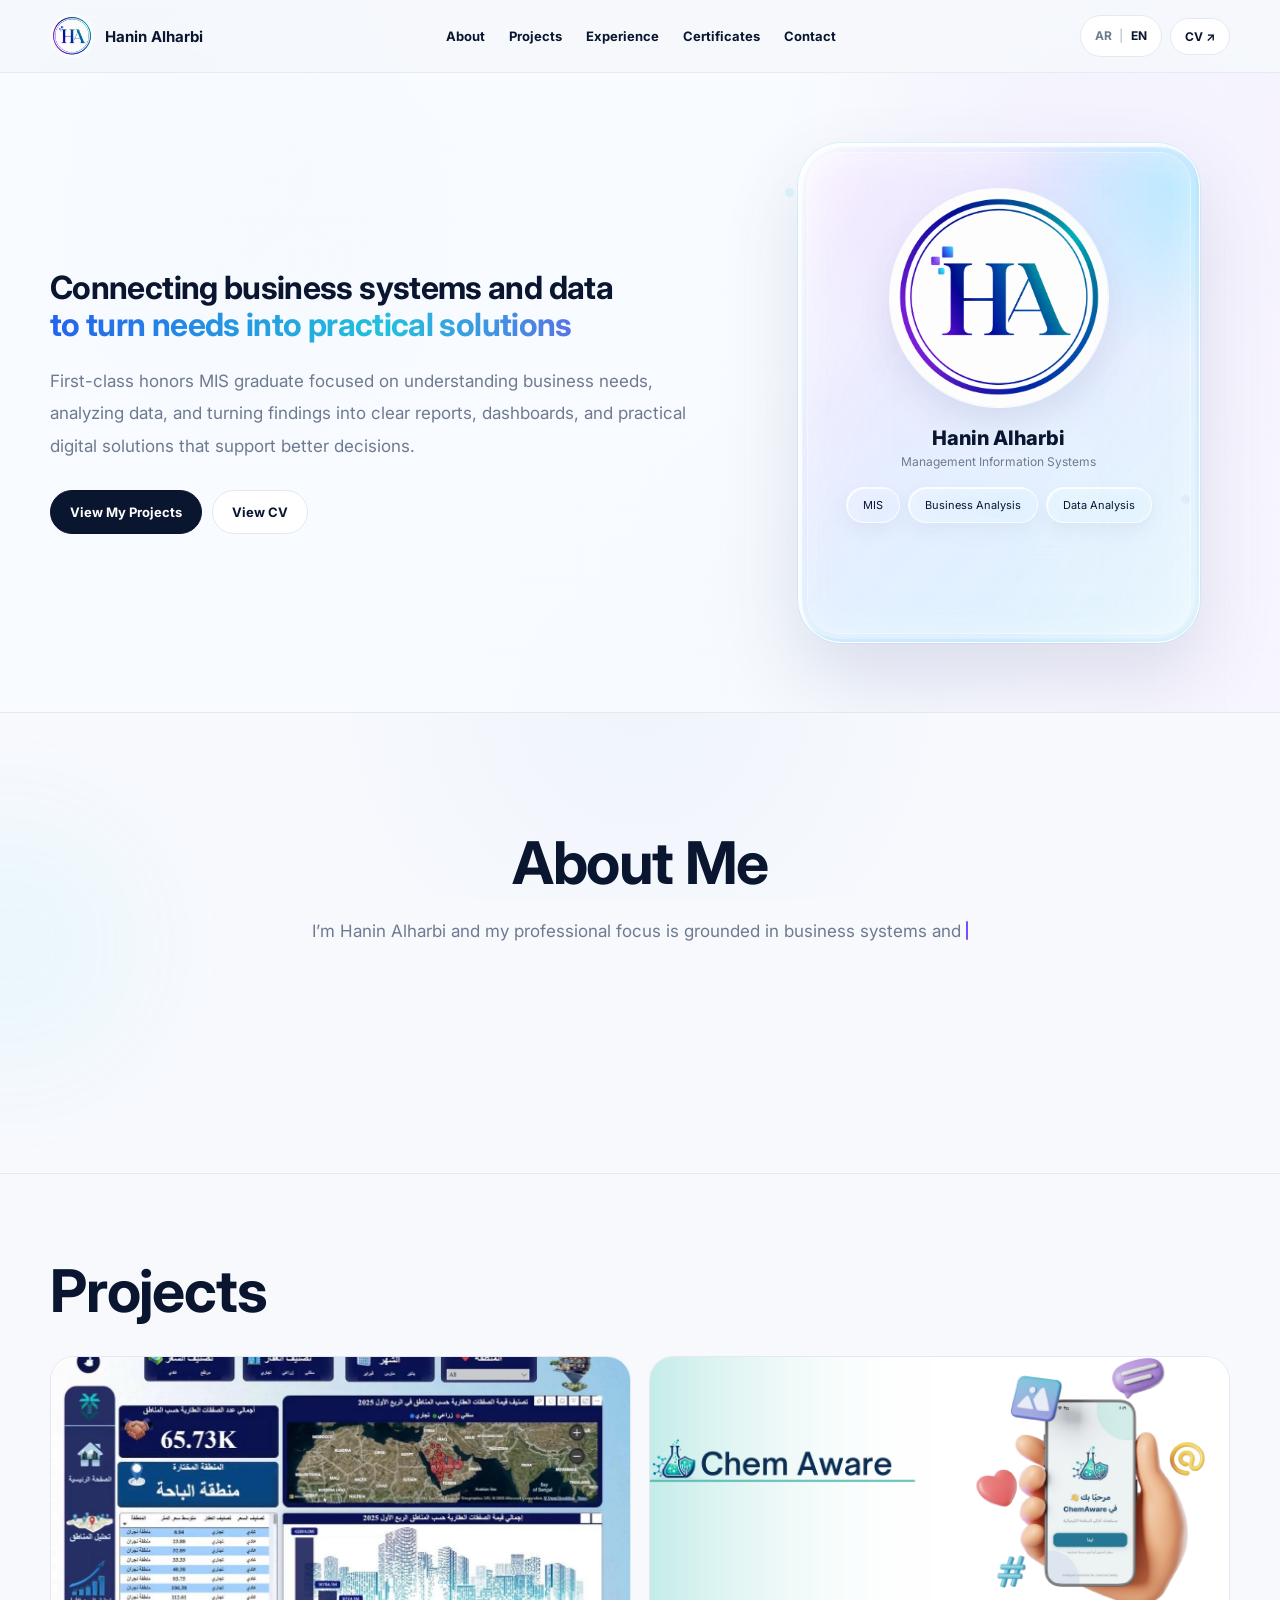
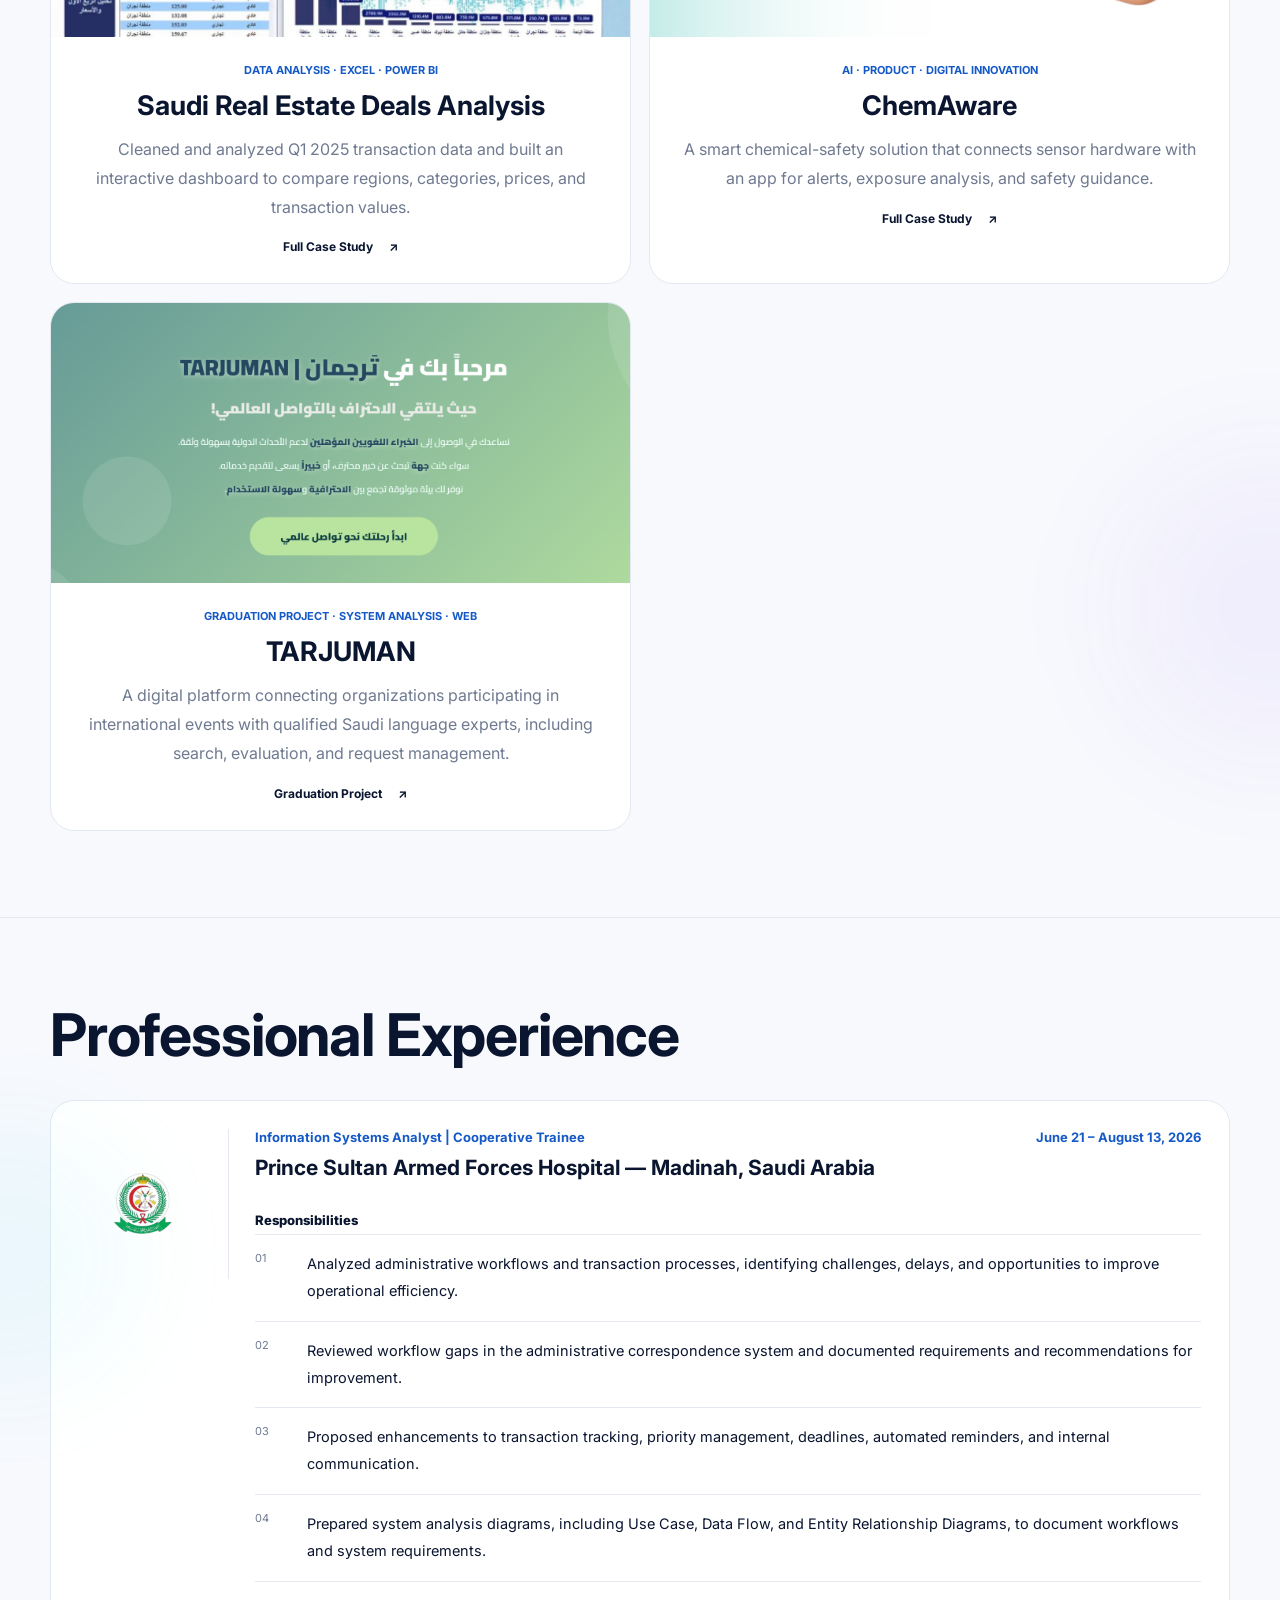
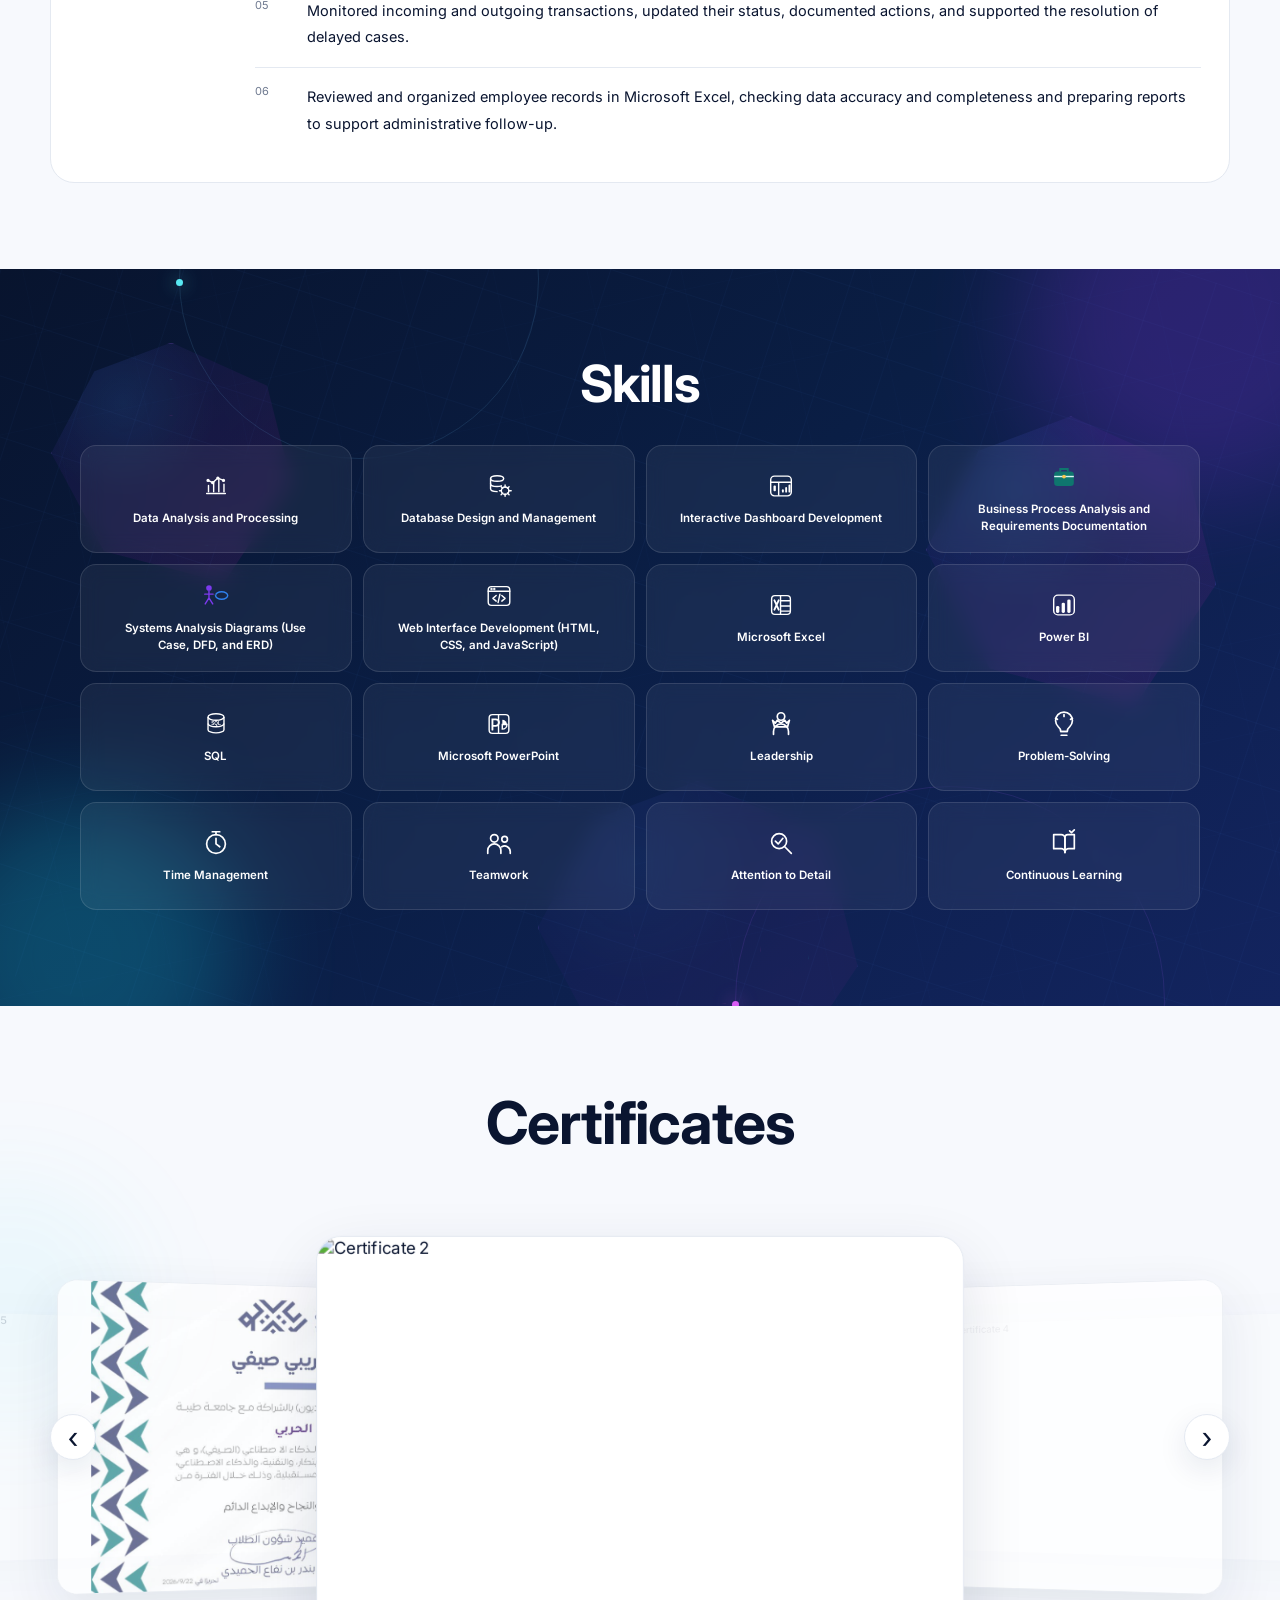
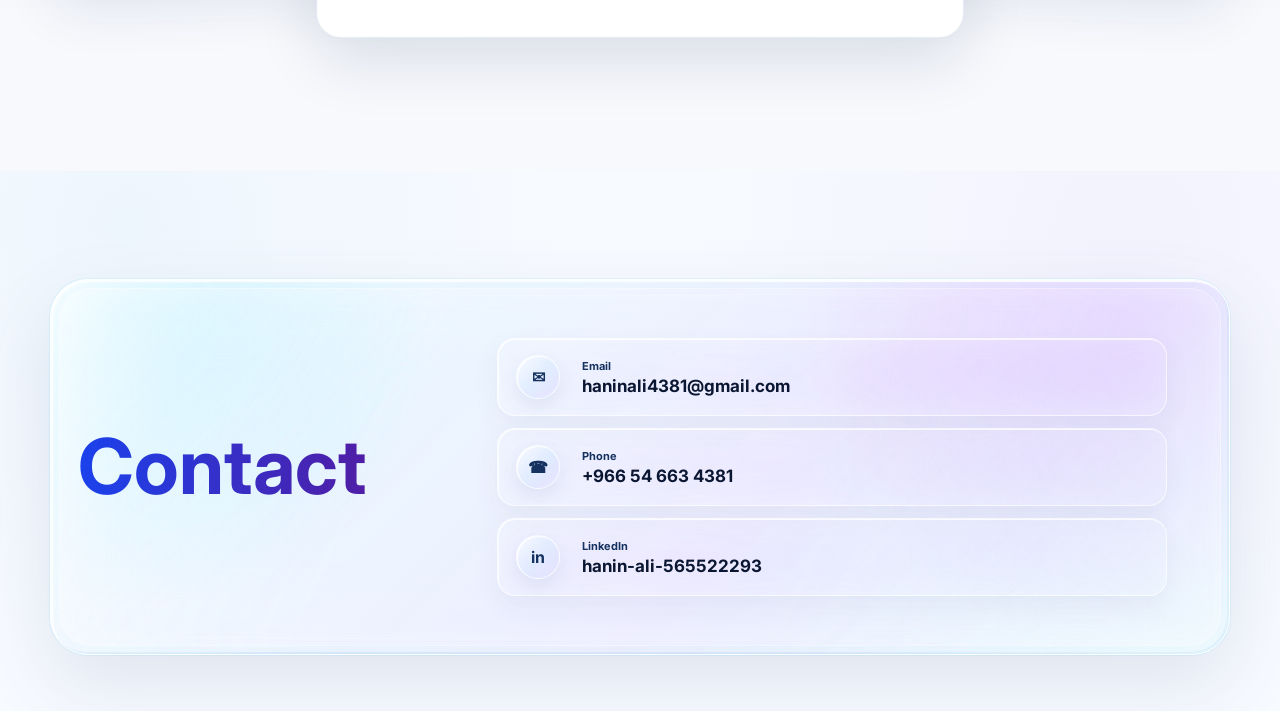
==== commit 669f7c45: "Update portfolio" ====
--- a/index-en.html
+++ b/index-en.html
@@ -1,132 +1,11 @@
 <!doctype html>
-<html lang="en" dir="ltr">
+<html lang="en">
 <head>
 <meta charset="utf-8">
 <meta name="viewport" content="width=device-width,initial-scale=1">
-<title>Hanin Ali Alharbi | Portfolio</title>
-<meta name="description" content="Hanin Ali Alharbi — MIS graduate focused on business analysis, data analysis, business intelligence, and digital solutions.">
-<link rel="icon" href="assets/images/ha-logo.png" type="image/png">
-<link rel="preconnect" href="https://fonts.googleapis.com">
-<link rel="preconnect" href="https://fonts.gstatic.com" crossorigin>
-<link rel="stylesheet" href="https://fonts.googleapis.com/css2?family=Tajawal:wght@400;500;600;700;800&family=Inter:wght@400;500;600;700&display=swap">
-<meta name="theme-color" content="#0a1530">
-<link rel="stylesheet" href="styles.css">
+<meta http-equiv="refresh" content="0; url=index.html">
+<title>Hanin Alharbi Portfolio</title>
+<script>window.location.replace("index.html");</script>
 </head>
-<body>
-<header class="site-header">
-  <div class="container nav">
-    <a class="brand" href="#home"><img src="assets/images/ha-logo.png" alt="HA logo"><strong>Hanin Alharbi</strong></a>
-    <nav class="nav-links">
-      <a href="#about">About</a>
-      <a href="#projects">Projects</a>
-      <a href="#experience">Experience</a>
-      <a href="#certificates">Certificates</a>
-      <a href="#contact">Contact</a>
-    </nav>
-    <div class="nav-actions"><a class="language-switch" href="index.html" aria-label="Language switch"><span class="">AR</span><span class="sep">|</span><span class="active">EN</span></a><a class="nav-cv" href="assets/Hanin_Ali_Alharbi_CV_EN.pdf" target="_blank" rel="noopener noreferrer">CV ↗</a></div>
-  </div>
-</header>
-
-<main>
-<section class="hero" id="home">
-  <div class="tech-mesh" aria-hidden="true"><span></span><span></span><span></span><span></span><span></span></div>
-  <div class="container hero-grid">
-    <div data-reveal>
-      <div class="eyebrow">Management Information Systems</div>
-      <div class="role-line">Business Analyst • Data Analyst • Business Intelligence</div>
-      <h1 class="hero-title-inline">Connecting business <span class="accent">with data &amp; technology.</span></h1>
-      <p>First-class honors MIS graduate focused on understanding business needs, analyzing data, and turning findings into clear reports, dashboards, and practical digital solutions that support better decisions.</p>
-      <div class="hero-actions">
-        <a class="btn primary" href="#projects">View My Projects</a>
-        <a class="btn" href="assets/Hanin_Ali_Alharbi_CV_EN.pdf" target="_blank" rel="noopener noreferrer">View CV</a>
-      </div>
-    </div>
-    <div class="hero-card" data-reveal>
-      <div class="logo-stage"><img src="assets/images/ha-logo.png" alt="HA logo"></div>
-      <div class="hero-tags">
-        <span class="chip">MIS</span><span class="chip">Business Analysis</span><span class="chip">Data Analysis</span><span class="chip">Power BI</span>
-      </div>
-    </div>
-  </div>
-</section>
-
-<section class="section" id="about"><div class="container"><div class="simple-section-title centered-copy" data-reveal><div class="kicker">About Me</div><h2>Professional Profile</h2><p>First-Class Honors MIS graduate focused on business analysis, data analysis, business intelligence, and process improvement. I work on understanding business needs, organizing and analyzing data, and translating findings into clear reports, dashboards, and system-improvement requirements.</p></div><div class="expertise-grid"><div class="expertise-card" data-reveal><small>01</small><h3>Business Analysis</h3><p>Understanding processes and needs, identifying improvement opportunities, and translating them into clear requirements.</p></div><div class="expertise-card" data-reveal><small>02</small><h3>Data Analysis</h3><p>Cleaning, reviewing, and analyzing data to extract insights that support decision-making.</p></div><div class="expertise-card" data-reveal><small>03</small><h3>Business Intelligence</h3><p>Building dashboards and KPIs using Excel and Power BI.</p></div><div class="expertise-card" data-reveal><small>04</small><h3>Systems Analysis</h3><p>Documenting workflows and solutions using ERD, DFD, and Use Case models.</p></div></div></div></section>
-
-<section class="section alt" id="projects">
-  <div class="container">
-    <div class="simple-section-title" data-reveal><div class="kicker">Work</div><h2>Projects</h2></div><div class="projects-grid">
-      <a class="project-card" href="project-real-estate-en.html" data-reveal>
-        <div class="project-thumb project-video-thumb"><video autoplay muted loop playsinline preload="auto" poster="assets/images/real-estate-dashboard.png" aria-label="Saudi real estate dashboard project video"><source src="assets/videos/real-estate-dashboard.mp4" type="video/mp4"></video></div><div class="project-body"><div class="project-type">DATA ANALYSIS · EXCEL · POWER BI</div><h3>Saudi Real Estate Deals Analysis</h3><p>Cleaned and analyzed Q1 2025 transaction data and built an interactive dashboard to compare regions, categories, prices, and transaction values.</p><div class="project-meta"><span>Full Case Study</span><span>↗</span></div></div>
-      </a>
-      <a class="project-card" href="project-chemaware-en.html" data-reveal>
-        <div class="project-thumb"><img loading="lazy" decoding="async" src="assets/images/chemaware/cover.png" alt="ChemAware project"></div>
-        <div class="project-body"><div class="project-type">AI · PRODUCT · DIGITAL INNOVATION</div><h3>ChemAware</h3><p>A smart chemical-safety solution that connects sensor hardware with an app for alerts, exposure analysis, and safety guidance.</p><div class="project-meta"><span>Full Case Study</span><span>↗</span></div></div>
-      </a>
-      <a class="project-card" href="project-tarjuman-en.html" data-reveal>
-        <div class="project-thumb tarjuman-real"><img loading="lazy" decoding="async" src="assets/images/tarjuman-home.png" alt="TARJUMAN project interface"></div>
-        <div class="project-body"><div class="project-type">GRADUATION PROJECT · SYSTEM ANALYSIS · WEB</div><h3>TARJUMAN</h3><p>A digital platform connecting organizations participating in international events with qualified Saudi language experts, including search, evaluation, and request management.</p><div class="project-meta"><span>Graduation Project</span><span>↗</span></div></div>
-      </a>
-    </div>
-  </div>
-</section>
-
-<section class="section" id="experience"><div class="container"><div class="simple-section-title" data-reveal><div class="kicker">Experience</div><h2>Professional Experience</h2></div><div class="experience-card experience-pro" data-reveal><div class="experience-brand"><img src="assets/images/hospital-logo.png" alt="Prince Sultan Armed Forces Hospital logo"></div><div class="experience-main"><div class="exp-top"><div><div class="exp-label">Cooperative Training · 240 Hours</div><h3>Patient Affairs</h3><p>Prince Sultan Armed Forces Hospital · Madinah</p></div><div class="exp-date">Jun — Aug 2026</div></div><div class="exp-list"><div class="exp-row"><span>01</span><p>Analyzed administrative transaction workflows and identified process-improvement opportunities.</p></div><div class="exp-row"><span>02</span><p>Reviewed and organized employee data in Excel and prepared structured files and follow-up reports.</p></div><div class="exp-row"><span>03</span><p>Documented improvement requirements for administrative communications and reducing repetitive manual entry across systems.</p></div></div></div></div></div></section>
-
-
-
-
-<section class="skills-section" id="skills">
-  <div class="skills-motion-bg" aria-hidden="true">
-    <span class="mesh mesh-1"></span>
-    <span class="mesh mesh-2"></span>
-    <span class="mesh mesh-3"></span>
-    <span class="glow glow-1"></span>
-    <span class="glow glow-2"></span>
-    <span class="orbit orbit-1"></span>
-    <span class="orbit orbit-2"></span>
-  </div>
-
-  <div class="container skills-content">
-    <div class="simple-section-title centered-title" data-reveal>
-      <div class="kicker">Technical Skills</div>
-      <h2>Technical Skills</h2>
-    </div>
-
-    <div class="technical-skills-grid">
-      <div class="technical-skill-card" data-reveal><img loading="lazy" decoding="async" src="assets/icons/database-design-white.svg" alt=""><span>Database Design</span></div>
-      <div class="technical-skill-card" data-reveal><img loading="lazy" decoding="async" src="assets/icons/excel-white.svg" alt=""><span>Microsoft Excel</span></div>
-
-      <div class="technical-skill-card" data-reveal><img loading="lazy" decoding="async" src="assets/icons/data-analysis-white.svg" alt=""><span>Data Analysis and Data Processing</span></div>
-      <div class="technical-skill-card" data-reveal><img loading="lazy" decoding="async" src="assets/icons/powerbi-white.svg" alt=""><span>Power BI</span></div>
-
-      <div class="technical-skill-card" data-reveal><img loading="lazy" decoding="async" src="assets/icons/web-white.svg" alt=""><span>Web Interface Development</span></div>
-      <div class="technical-skill-card" data-reveal><img loading="lazy" decoding="async" src="assets/icons/sql-white.svg" alt=""><span>SQL</span></div>
-
-      <div class="technical-skill-card" data-reveal><img loading="lazy" decoding="async" src="assets/icons/dashboard-white.svg" alt=""><span>Interactive Dashboard Creation</span></div>
-      <div class="technical-skill-card" data-reveal><img loading="lazy" decoding="async" src="assets/icons/code-white.svg" alt=""><span>HTML, CSS &amp; JavaScript</span></div>
-
-      <div class="technical-skill-card" data-reveal><img loading="lazy" decoding="async" src="assets/icons/database-management-white.svg" alt=""><span>Database Management</span></div>
-      <div class="technical-skill-card" data-reveal><img loading="lazy" decoding="async" src="assets/icons/powerpoint-white.svg" alt=""><span>Microsoft PowerPoint</span></div>
-    </div>
-  </div>
-</section>
-
-<section class="section certificates-section" id="certificates"><div class="container"><div class="simple-section-title centered-title" data-reveal><div class="kicker">Professional Development</div><h2>Certificates</h2></div></div><div class="cert-showcase" data-reveal><button class="cert-arrow cert-prev" type="button">‹</button><div class="cert-stage"><a class="cert-photo" data-cert-index="1" href="https://drive.google.com/file/d/1iGCDg4dbDHxq_JdBplsUwFVv3yS9OMZp/view?usp=drive_link" target="_blank" rel="noopener noreferrer"><img loading="lazy" decoding="async" src="https://drive.google.com/thumbnail?id=1iGCDg4dbDHxq_JdBplsUwFVv3yS9OMZp&sz=w1600" alt="Certificate 2"></a><a class="cert-photo" data-cert-index="2" href="https://drive.google.com/file/d/1l15eH22tBeqCQEgxns7SZIVndGJ7wFHo/view?usp=drive_link" target="_blank" rel="noopener noreferrer"><img loading="lazy" decoding="async" src="https://drive.google.com/thumbnail?id=1l15eH22tBeqCQEgxns7SZIVndGJ7wFHo&sz=w1600" alt="Certificate 3"></a><a class="cert-photo" data-cert-index="3" href="https://drive.google.com/file/d/1-iCjgR8Jj-LNtooSJD-9z0PRUojg_MfZ/view?usp=sharing" target="_blank" rel="noopener noreferrer"><img loading="lazy" decoding="async" src="https://drive.google.com/thumbnail?id=1-iCjgR8Jj-LNtooSJD-9z0PRUojg_MfZ&sz=w1600" alt="Certificate 4"></a><a class="cert-photo" data-cert-index="4" href="https://drive.google.com/file/d/1aDF5cxLTmCAF1MzhlJ2v1n4MQZKQN6lP/view?usp=sharing" target="_blank" rel="noopener noreferrer"><img loading="lazy" decoding="async" src="https://drive.google.com/thumbnail?id=1aDF5cxLTmCAF1MzhlJ2v1n4MQZKQN6lP&sz=w1600" alt="Certificate 5"></a><a class="cert-photo" data-cert-index="6" href="assets/images/certificates/summer-ai-program-taibah.png" target="_blank" rel="noopener noreferrer"><img loading="lazy" decoding="async" src="assets/images/certificates/summer-ai-program-taibah.png" alt="Summer Training Program Certificate"></a></div><button class="cert-arrow cert-next" type="button">›</button></div></section>
-
-<section class="contact-section" id="contact">
-  <div class="container">
-    <div class="contact-simple" data-reveal>
-      <div class="contact-title-wrap"><div class="kicker contact-kicker">Contact</div><h2>Contact</h2></div>
-      <div class="contact-list">
-        <a href="mailto:haninali4381@gmail.com"><span class="contact-icon">✉</span><div><small>Email</small><strong>haninali4381@gmail.com</strong></div></a>
-        <a href="tel:+966546634381"><span class="contact-icon">☎</span><div><small>Phone</small><strong>+966 54 663 4381</strong></div></a>
-        <a target="_blank" rel="noopener noreferrer" href="https://www.linkedin.com/in/hanin-ali-565522293"><span class="contact-icon">in</span><div><small>LinkedIn</small><strong>hanin-ali-565522293</strong></div></a>
-      </div>
-    </div>
-    <div class="footer"><span>© 2026 Hanin Ali Alharbi</span><span>MIS · Business Analysis · Data Analysis · BI</span></div>
-  </div>
-</section>
-</main>
-<script src="script.js"></script>
-</body>
+<body></body>
 </html>
